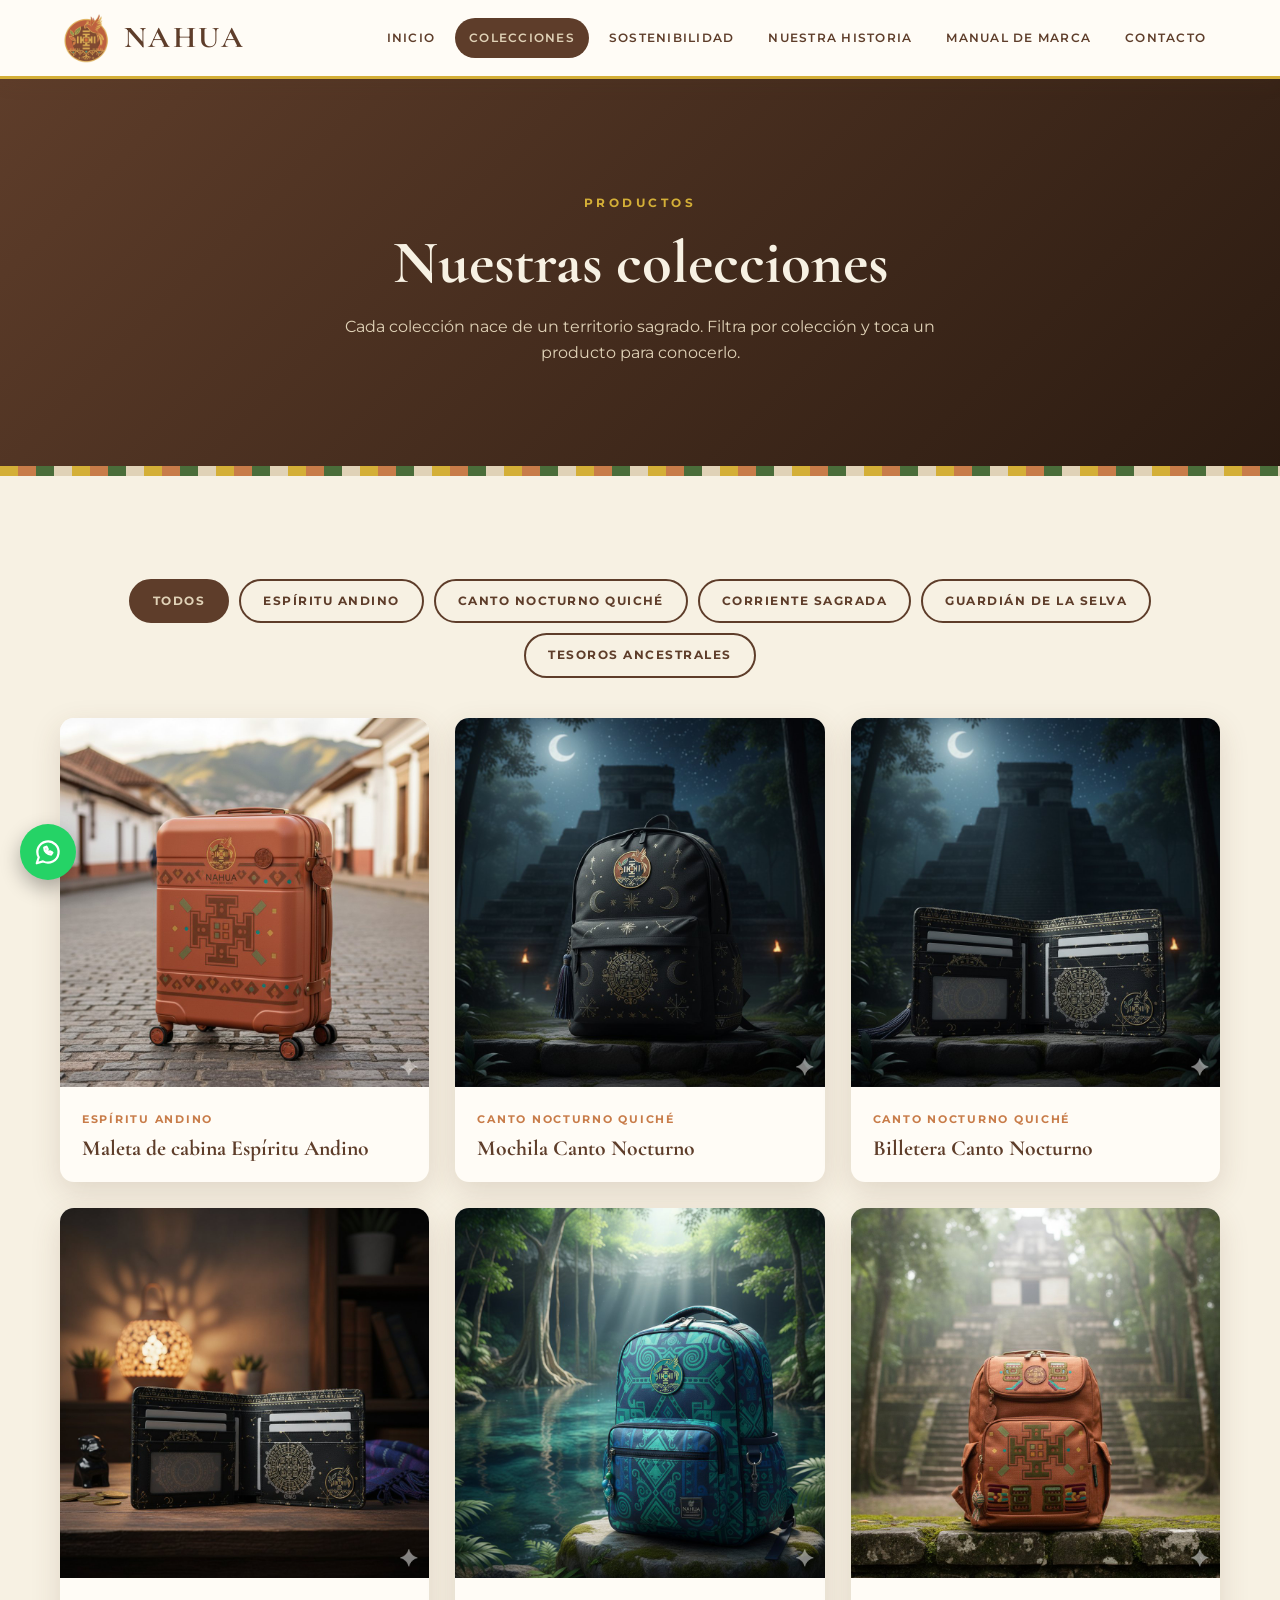
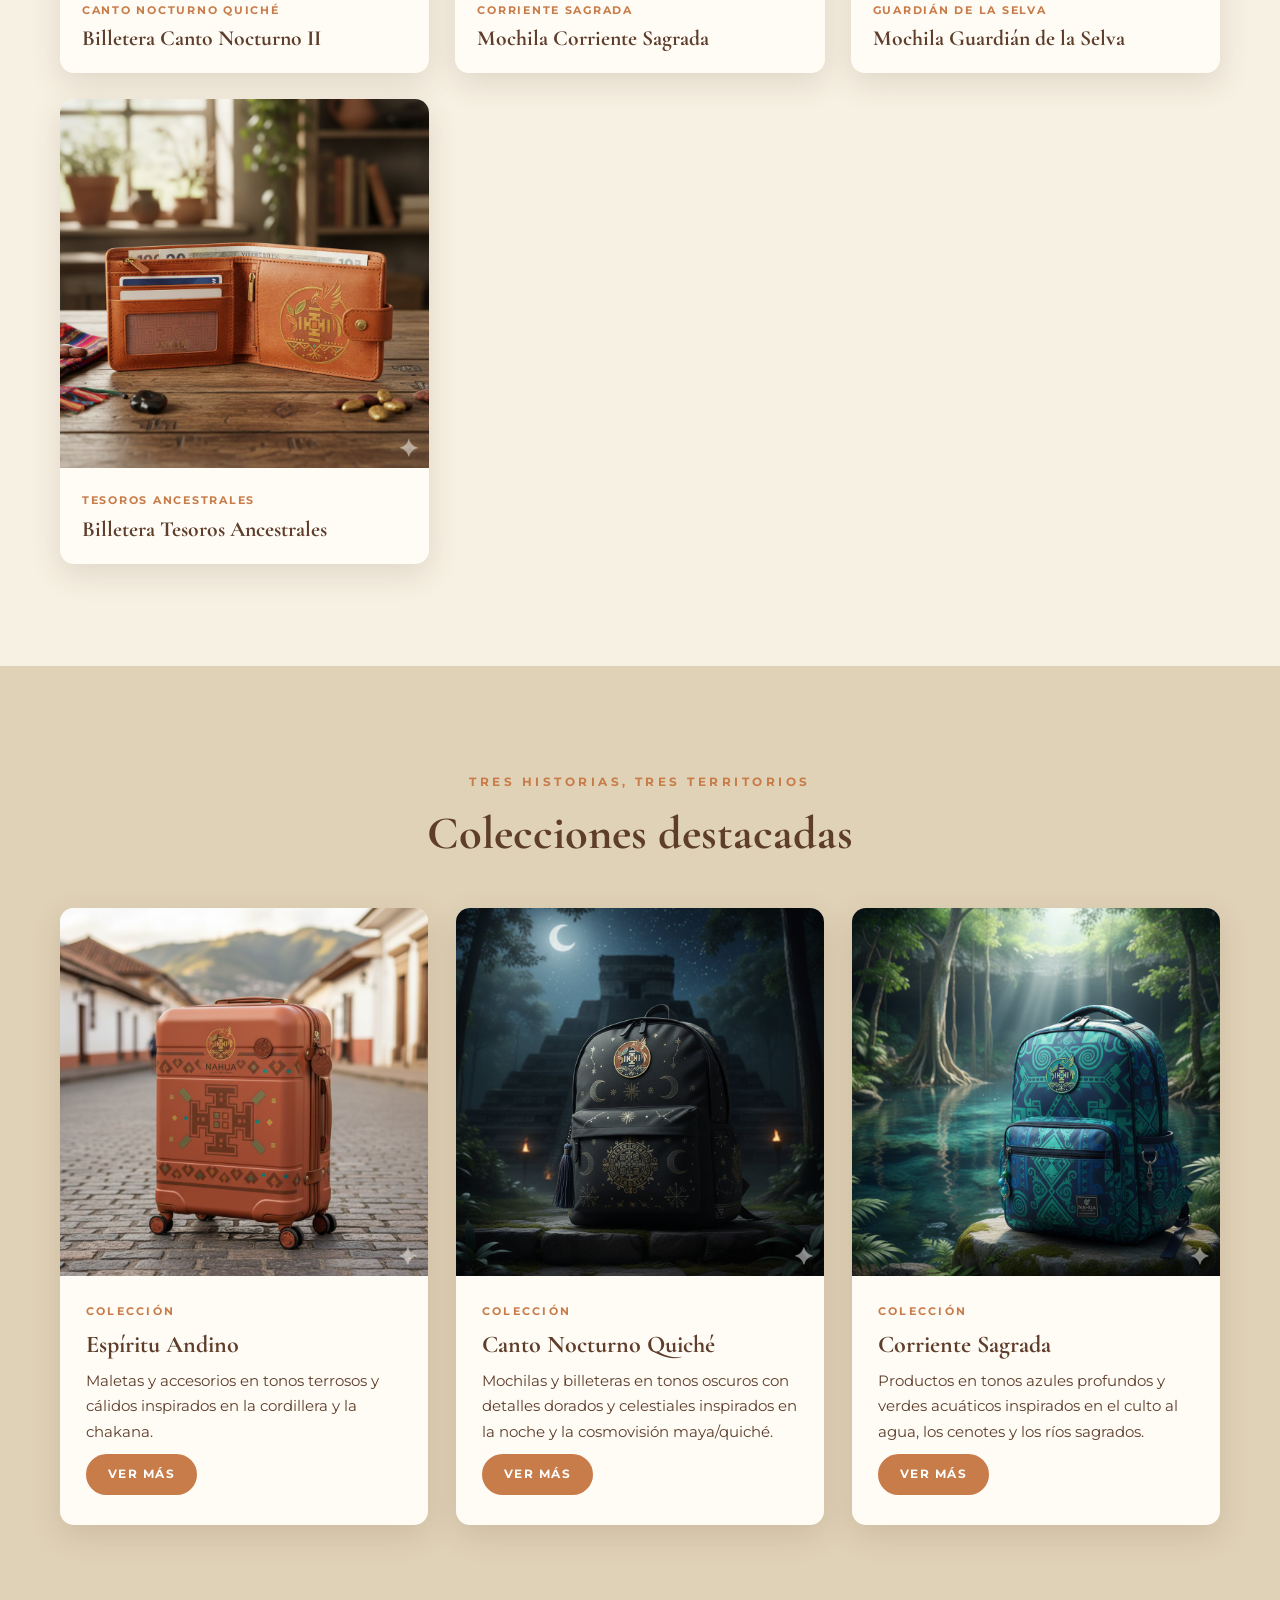
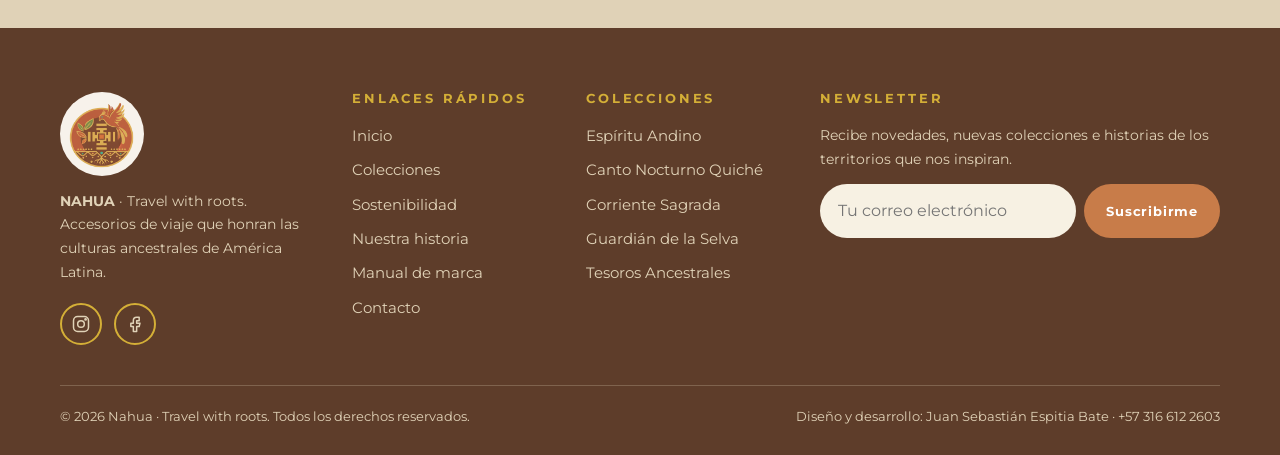
==== colecciones.html @ 2ecc3e89 "Cargar proyecto Subir todo el proyecto a Github para poder publicar la página" ====
<!DOCTYPE html>
<html lang="es">
<head>
  <meta charset="UTF-8">
  <meta name="viewport" content="width=device-width, initial-scale=1.0">
  <title>Colecciones | Nahua</title>
  <meta name="description" content="Catálogo de maletas, mochilas y billeteras Nahua: Espíritu Andino, Canto Nocturno Quiché, Corriente Sagrada y más.">
  <meta name="theme-color" content="#5E3D2A">
  <meta property="og:title" content="Colecciones | Nahua">
  <meta property="og:description" content="Catálogo de maletas, mochilas y billeteras Nahua: Espíritu Andino, Canto Nocturno Quiché, Corriente Sagrada y más.">
  <meta property="og:image" content="imagenes/mochila-guardian-de-la-selva.jpg">
  <link rel="icon" href="imagenes/emblema-nahua.png" type="image/png">
  <link rel="preconnect" href="https://fonts.googleapis.com">
  <link rel="preconnect" href="https://fonts.gstatic.com" crossorigin>
  <link href="https://fonts.googleapis.com/css2?family=Cormorant+Garamond:ital,wght@0,500;0,700;1,500&family=Montserrat:wght@400;500;600;700&display=swap" rel="stylesheet">
  <link rel="stylesheet" href="css/styles.css">
</head>
<body>
<a class="skip-link" href="#contenido">Saltar al contenido</a>
<header class="site-header">
  <div class="container nav-wrap">
    <a class="brand" href="index.html" aria-label="Nahua, ir al inicio">
      <img src="imagenes/emblema-nahua.png" alt="" width="52" height="52">
      <span>NAHUA</span>
    </a>
    <input type="checkbox" id="nav-toggle" class="nav-toggle" aria-label="Abrir o cerrar el menú">
    <label for="nav-toggle" class="nav-burger" aria-hidden="true"><span></span><span></span><span></span></label>
    <nav class="main-nav" aria-label="Navegación principal">
      <ul>
        <li><a href="index.html">Inicio</a></li>
        <li><a href="colecciones.html" aria-current="page">Colecciones</a></li>
        <li><a href="sostenibilidad.html">Sostenibilidad</a></li>
        <li><a href="historia.html">Nuestra historia</a></li>
        <li><a href="marca.html">Manual de marca</a></li>
        <li><a href="contacto.html">Contacto</a></li>
      </ul>
    </nav>
  </div>
</header>
<main id="contenido">
<section class="page-hero">
  <div class="container">
    <span class="eyebrow">Productos</span>
    <h1>Nuestras colecciones</h1>
    <p>Cada colección nace de un territorio sagrado. Filtra por colección y toca un producto para conocerlo.</p>
  </div>
</section>

<section class="section" id="catalogo">
  <div class="container">
    <input class="filter-radio" type="radio" name="filtro" id="f-all" checked>
    <input class="filter-radio" type="radio" name="filtro" id="f-andino">
    <input class="filter-radio" type="radio" name="filtro" id="f-quiche">
    <input class="filter-radio" type="radio" name="filtro" id="f-corriente">
    <input class="filter-radio" type="radio" name="filtro" id="f-selva">
    <input class="filter-radio" type="radio" name="filtro" id="f-tesoros">
    <div class="chips" role="group" aria-label="Filtrar por colección">
      <label for="f-all">Todos</label>
      <label for="f-andino">Espíritu Andino</label>
      <label for="f-quiche">Canto Nocturno Quiché</label>
      <label for="f-corriente">Corriente Sagrada</label>
      <label for="f-selva">Guardián de la Selva</label>
      <label for="f-tesoros">Tesoros Ancestrales</label>
    </div>
    <div class="products">
      <a class="product reveal" data-col="andino" href="#p-maleta-espiritu-andino">
        <figure><img src="imagenes/maleta-espiritu-andino.jpg" alt="Maleta de cabina Espíritu Andino de Nahua en color arcilla con chakana, sobre una calle empedrada" loading="lazy" width="1024" height="1024"></figure>
        <div class="info"><small>Espíritu Andino</small><h3>Maleta de cabina Espíritu Andino</h3></div>
      </a>
      <a class="product reveal" data-col="quiche" href="#p-mochila-canto-nocturno">
        <figure><img src="imagenes/mochila-canto-nocturno.jpg" alt="Mochila negra Canto Nocturno con bordados dorados de lunas y estrellas frente a una pirámide de noche" loading="lazy" width="1024" height="1024"></figure>
        <div class="info"><small>Canto Nocturno Quiché</small><h3>Mochila Canto Nocturno</h3></div>
      </a>
      <a class="product reveal" data-col="quiche" href="#p-billetera-canto-nocturno">
        <figure><img src="imagenes/billetera-canto-nocturno.jpg" alt="Billetera Canto Nocturno de Nahua con detalles dorados" loading="lazy" width="1024" height="1024"></figure>
        <div class="info"><small>Canto Nocturno Quiché</small><h3>Billetera Canto Nocturno</h3></div>
      </a>
      <a class="product reveal" data-col="quiche" href="#p-billetera-canto-nocturno-2">
        <figure><img src="imagenes/billetera-canto-nocturno-2.jpg" alt="Segunda versión de la billetera Canto Nocturno de Nahua" loading="lazy" width="1024" height="1024"></figure>
        <div class="info"><small>Canto Nocturno Quiché</small><h3>Billetera Canto Nocturno II</h3></div>
      </a>
      <a class="product reveal" data-col="corriente" href="#p-mochila-corriente-sagrada">
        <figure><img src="imagenes/mochila-corriente-sagrada.jpg" alt="Mochila Corriente Sagrada en azules y verdes con patrones ancestrales" loading="lazy" width="1024" height="1024"></figure>
        <div class="info"><small>Corriente Sagrada</small><h3>Mochila Corriente Sagrada</h3></div>
      </a>
      <a class="product reveal" data-col="selva" href="#p-mochila-guardian-de-la-selva">
        <figure><img src="imagenes/mochila-guardian-de-la-selva.jpg" alt="Mochila arcilla Guardián de la Selva con bordados geométricos frente a un templo en la selva" loading="lazy" width="1024" height="1024"></figure>
        <div class="info"><small>Guardián de la Selva</small><h3>Mochila Guardián de la Selva</h3></div>
      </a>
      <a class="product reveal" data-col="tesoros" href="#p-billetera-tesoros-ancestrales">
        <figure><img src="imagenes/billetera-tesoros-ancestrales.jpg" alt="Billetera Tesoros Ancestrales de Nahua abierta, con el emblema dorado, sobre una mesa de madera" loading="lazy" width="1024" height="1024"></figure>
        <div class="info"><small>Tesoros Ancestrales</small><h3>Billetera Tesoros Ancestrales</h3></div>
      </a>
    </div>
  </div>
</section>

<section class="section section--cielo">
  <div class="container">
    <div class="section-head center reveal"><span class="eyebrow">Tres historias, tres territorios</span><h2>Colecciones destacadas</h2></div>
    <div class="collections">
    <article class="collection-card reveal">
      <figure><img src="imagenes/maleta-espiritu-andino.jpg" alt="Maleta de cabina Espíritu Andino de Nahua" loading="lazy" width="1024" height="1024"></figure>
      <div class="body"><span class="tag">Colección</span><h3>Espíritu Andino</h3><p>Maletas y accesorios en tonos terrosos y cálidos inspirados en la cordillera y la chakana.</p>
        <a class="btn btn--small" href="colecciones.html#p-maleta-espiritu-andino">Ver más</a></div>
    </article>
    <article class="collection-card reveal">
      <figure><img src="imagenes/mochila-canto-nocturno.jpg" alt="Mochila Canto Nocturno de Nahua" loading="lazy" width="1024" height="1024"></figure>
      <div class="body"><span class="tag">Colección</span><h3>Canto Nocturno Quiché</h3><p>Mochilas y billeteras en tonos oscuros con detalles dorados y celestiales inspirados en la noche y la cosmovisión maya/quiché.</p>
        <a class="btn btn--small" href="colecciones.html#p-mochila-canto-nocturno">Ver más</a></div>
    </article>
    <article class="collection-card reveal">
      <figure><img src="imagenes/mochila-corriente-sagrada.jpg" alt="Mochila Corriente Sagrada de Nahua" loading="lazy" width="1024" height="1024"></figure>
      <div class="body"><span class="tag">Colección</span><h3>Corriente Sagrada</h3><p>Productos en tonos azules profundos y verdes acuáticos inspirados en el culto al agua, los cenotes y los ríos sagrados.</p>
        <a class="btn btn--small" href="colecciones.html#p-mochila-corriente-sagrada">Ver más</a></div>
    </article>
    </div>
  </div>
</section>

<div class="lightbox" id="p-maleta-espiritu-andino" role="dialog" aria-label="Maleta de cabina Espíritu Andino">
  <div class="lightbox-box">
    <a class="lightbox-close" href="#catalogo" aria-label="Cerrar">&times;</a>
    <img src="imagenes/maleta-espiritu-andino.jpg" alt="Maleta de cabina Espíritu Andino de Nahua en color arcilla con chakana, sobre una calle empedrada" loading="lazy">
    <div class="lightbox-text">
      <span class="eyebrow" style="margin:0">Colección Espíritu Andino</span>
      <h2 style="font-size:2.2rem">Maleta de cabina Espíritu Andino</h2>
      <p>Una maleta de cabina en tono arcilla con la chakana al centro, pensada para recorrer calles empedradas y ciudades de montaña.</p>
      <p class="price">Desde $489.000 COP</p>
      <dl class="specs"><div><dt>Material</dt><dd>Carcasa rígida de policarbonato reciclado</dd></div><div><dt>Medidas</dt><dd>55 × 38 × 23 cm (cabina)</dd></div><div><dt>Capacidad</dt><dd>38 litros</dd></div><div><dt>Peso</dt><dd>3,1 kg</dd></div><div><dt>Extras</dt><dd>4 ruedas giratorias 360° y candado TSA</dd></div><div><dt>Color</dt><dd>Arcilla Cálida con chakana en relieve</dd></div></dl>
      <div class="lb-actions">
        <a class="btn btn--small" href="https://wa.me/573166122603?text=Hola%20Nahua%2C%20me%20interesa%20Maleta%20de%20cabina%20Espíritu%20Andino" target="_blank" rel="noopener">Pedir por WhatsApp</a>
        <a class="btn btn--dark btn--small" href="contacto.html#formulario">Consultar</a>
      </div>
    </div>
  </div>
</div>
<div class="lightbox" id="p-mochila-canto-nocturno" role="dialog" aria-label="Mochila Canto Nocturno">
  <div class="lightbox-box">
    <a class="lightbox-close" href="#catalogo" aria-label="Cerrar">&times;</a>
    <img src="imagenes/mochila-canto-nocturno.jpg" alt="Mochila negra Canto Nocturno con bordados dorados de lunas y estrellas frente a una pirámide de noche" loading="lazy">
    <div class="lightbox-text">
      <span class="eyebrow" style="margin:0">Colección Canto Nocturno Quiché</span>
      <h2 style="font-size:2.2rem">Mochila Canto Nocturno</h2>
      <p>Mochila oscura bordada en dorado con lunas, constelaciones y un mandala central, inspirada en la noche y la cosmovisión maya/quiché.</p>
      <p class="price">Desde $259.000 COP</p>
      <dl class="specs"><div><dt>Material</dt><dd>Lona de algodón orgánico negra</dd></div><div><dt>Medidas</dt><dd>42 × 30 × 16 cm</dd></div><div><dt>Capacidad</dt><dd>24 litros</dd></div><div><dt>Detalles</dt><dd>Bordado dorado de lunas y constelaciones</dd></div><div><dt>Extras</dt><dd>Bolsillo acolchado para portátil de 15 pulgadas</dd></div><div><dt>Color</dt><dd>Negro noche con hilo dorado</dd></div></dl>
      <div class="lb-actions">
        <a class="btn btn--small" href="https://wa.me/573166122603?text=Hola%20Nahua%2C%20me%20interesa%20Mochila%20Canto%20Nocturno" target="_blank" rel="noopener">Pedir por WhatsApp</a>
        <a class="btn btn--dark btn--small" href="contacto.html#formulario">Consultar</a>
      </div>
    </div>
  </div>
</div>
<div class="lightbox" id="p-billetera-canto-nocturno" role="dialog" aria-label="Billetera Canto Nocturno">
  <div class="lightbox-box">
    <a class="lightbox-close" href="#catalogo" aria-label="Cerrar">&times;</a>
    <img src="imagenes/billetera-canto-nocturno.jpg" alt="Billetera Canto Nocturno de Nahua con detalles dorados" loading="lazy">
    <div class="lightbox-text">
      <span class="eyebrow" style="margin:0">Colección Canto Nocturno Quiché</span>
      <h2 style="font-size:2.2rem">Billetera Canto Nocturno</h2>
      <p>Billetera en tonos oscuros con detalles dorados que acompaña a la mochila de la colección.</p>
      <p class="price">Desde $89.000 COP</p>
      <dl class="specs"><div><dt>Material</dt><dd>Cuero curtido vegetal</dd></div><div><dt>Medidas</dt><dd>11 × 9 cm cerrada</dd></div><div><dt>Capacidad</dt><dd>8 tarjetas y billetes</dd></div><div><dt>Detalles</dt><dd>Mandala dorado grabado</dd></div><div><dt>Color</dt><dd>Negro con detalles dorados</dd></div></dl>
      <div class="lb-actions">
        <a class="btn btn--small" href="https://wa.me/573166122603?text=Hola%20Nahua%2C%20me%20interesa%20Billetera%20Canto%20Nocturno" target="_blank" rel="noopener">Pedir por WhatsApp</a>
        <a class="btn btn--dark btn--small" href="contacto.html#formulario">Consultar</a>
      </div>
    </div>
  </div>
</div>
<div class="lightbox" id="p-billetera-canto-nocturno-2" role="dialog" aria-label="Billetera Canto Nocturno II">
  <div class="lightbox-box">
    <a class="lightbox-close" href="#catalogo" aria-label="Cerrar">&times;</a>
    <img src="imagenes/billetera-canto-nocturno-2.jpg" alt="Segunda versión de la billetera Canto Nocturno de Nahua" loading="lazy">
    <div class="lightbox-text">
      <span class="eyebrow" style="margin:0">Colección Canto Nocturno Quiché</span>
      <h2 style="font-size:2.2rem">Billetera Canto Nocturno II</h2>
      <p>Una segunda versión de la billetera nocturna, con el emblema Nahua y acabados dorados.</p>
      <p class="price">Desde $99.000 COP</p>
      <dl class="specs"><div><dt>Material</dt><dd>Cuero curtido vegetal</dd></div><div><dt>Medidas</dt><dd>12 × 10 cm cerrada</dd></div><div><dt>Capacidad</dt><dd>10 tarjetas, billetes y monedas</dd></div><div><dt>Detalles</dt><dd>Cierre con cremallera y mandala dorado</dd></div><div><dt>Color</dt><dd>Negro con detalles dorados</dd></div></dl>
      <div class="lb-actions">
        <a class="btn btn--small" href="https://wa.me/573166122603?text=Hola%20Nahua%2C%20me%20interesa%20Billetera%20Canto%20Nocturno%20II" target="_blank" rel="noopener">Pedir por WhatsApp</a>
        <a class="btn btn--dark btn--small" href="contacto.html#formulario">Consultar</a>
      </div>
    </div>
  </div>
</div>
<div class="lightbox" id="p-mochila-corriente-sagrada" role="dialog" aria-label="Mochila Corriente Sagrada">
  <div class="lightbox-box">
    <a class="lightbox-close" href="#catalogo" aria-label="Cerrar">&times;</a>
    <img src="imagenes/mochila-corriente-sagrada.jpg" alt="Mochila Corriente Sagrada en azules y verdes con patrones ancestrales" loading="lazy">
    <div class="lightbox-text">
      <span class="eyebrow" style="margin:0">Colección Corriente Sagrada</span>
      <h2 style="font-size:2.2rem">Mochila Corriente Sagrada</h2>
      <p>Mochila en azules profundos y verdes acuáticos con motivos que evocan el agua, los cenotes y los ríos sagrados.</p>
      <p class="price">Desde $279.000 COP</p>
      <dl class="specs"><div><dt>Material</dt><dd>Lona hecha con botellas PET recicladas</dd></div><div><dt>Medidas</dt><dd>45 × 31 × 17 cm</dd></div><div><dt>Capacidad</dt><dd>26 litros</dd></div><div><dt>Detalles</dt><dd>Estampado de ondas y espirales de agua</dd></div><div><dt>Extras</dt><dd>Tela repelente al agua y bolsillo para botella</dd></div><div><dt>Color</dt><dd>Azul profundo y verde acuático</dd></div></dl>
      <div class="lb-actions">
        <a class="btn btn--small" href="https://wa.me/573166122603?text=Hola%20Nahua%2C%20me%20interesa%20Mochila%20Corriente%20Sagrada" target="_blank" rel="noopener">Pedir por WhatsApp</a>
        <a class="btn btn--dark btn--small" href="contacto.html#formulario">Consultar</a>
      </div>
    </div>
  </div>
</div>
<div class="lightbox" id="p-mochila-guardian-de-la-selva" role="dialog" aria-label="Mochila Guardián de la Selva">
  <div class="lightbox-box">
    <a class="lightbox-close" href="#catalogo" aria-label="Cerrar">&times;</a>
    <img src="imagenes/mochila-guardian-de-la-selva.jpg" alt="Mochila arcilla Guardián de la Selva con bordados geométricos frente a un templo en la selva" loading="lazy">
    <div class="lightbox-text">
      <span class="eyebrow" style="margin:0">Colección Guardián de la Selva</span>
      <h2 style="font-size:2.2rem">Mochila Guardián de la Selva</h2>
      <p>Mochila en arcilla con bordados geométricos de colores, fotografiada frente a un templo escondido en la selva.</p>
      <p class="price">Desde $269.000 COP</p>
      <dl class="specs"><div><dt>Material</dt><dd>Lona de algodón color arcilla</dd></div><div><dt>Medidas</dt><dd>44 × 30 × 16 cm</dd></div><div><dt>Capacidad</dt><dd>25 litros</dd></div><div><dt>Detalles</dt><dd>Bordados geométricos multicolor</dd></div><div><dt>Extras</dt><dd>Llavero tejido artesanal incluido</dd></div><div><dt>Color</dt><dd>Arcilla con hilos verdes, dorados y granate</dd></div></dl>
      <div class="lb-actions">
        <a class="btn btn--small" href="https://wa.me/573166122603?text=Hola%20Nahua%2C%20me%20interesa%20Mochila%20Guardián%20de%20la%20Selva" target="_blank" rel="noopener">Pedir por WhatsApp</a>
        <a class="btn btn--dark btn--small" href="contacto.html#formulario">Consultar</a>
      </div>
    </div>
  </div>
</div>
<div class="lightbox" id="p-billetera-tesoros-ancestrales" role="dialog" aria-label="Billetera Tesoros Ancestrales">
  <div class="lightbox-box">
    <a class="lightbox-close" href="#catalogo" aria-label="Cerrar">&times;</a>
    <img src="imagenes/billetera-tesoros-ancestrales.jpg" alt="Billetera Tesoros Ancestrales de Nahua abierta, con el emblema dorado, sobre una mesa de madera" loading="lazy">
    <div class="lightbox-text">
      <span class="eyebrow" style="margin:0">Colección Tesoros Ancestrales</span>
      <h2 style="font-size:2.2rem">Billetera Tesoros Ancestrales</h2>
      <p>Billetera en tono arcilla con el emblema dorado de Nahua: organización para tus documentos y un símbolo para recordar tus raíces.</p>
      <p class="price">Desde $99.000 COP</p>
      <dl class="specs"><div><dt>Material</dt><dd>Cuero curtido vegetal</dd></div><div><dt>Medidas</dt><dd>12 × 10 cm cerrada</dd></div><div><dt>Capacidad</dt><dd>8 tarjetas, billetes y documentos</dd></div><div><dt>Detalles</dt><dd>Emblema Nahua en relieve dorado</dd></div><div><dt>Color</dt><dd>Arcilla Cálida con dorado</dd></div></dl>
      <div class="lb-actions">
        <a class="btn btn--small" href="https://wa.me/573166122603?text=Hola%20Nahua%2C%20me%20interesa%20Billetera%20Tesoros%20Ancestrales" target="_blank" rel="noopener">Pedir por WhatsApp</a>
        <a class="btn btn--dark btn--small" href="contacto.html#formulario">Consultar</a>
      </div>
    </div>
  </div>
</div></main>
<footer class="site-footer">
  <div class="container footer-top">
    <div class="footer-brand">
      <img src="imagenes/emblema-nahua.png" alt="Emblema de Nahua" width="84" height="84">
      <p><strong>NAHUA</strong> · Travel with roots.<br>Accesorios de viaje que honran las culturas ancestrales de América Latina.</p>
      <div class="social">
        <a href="https://www.instagram.com/nahua320" target="_blank" rel="noopener" aria-label="Instagram de Nahua"><svg viewBox="0 0 24 24" aria-hidden="true"><rect x="3" y="3" width="18" height="18" rx="5"/><circle cx="12" cy="12" r="4"/><circle cx="17.5" cy="6.5" r=".8"/></svg></a>
        <a href="https://www.facebook.com/people/Sebasti%C3%A1n-Espitia/pfbid02vJPzgsaAKwEZNjMiyfqXMd2s1XmEH31hKfNzRWdk8hM3HJryQjZRbi3x5wxJ3XiCl/" target="_blank" rel="noopener" aria-label="Facebook de Nahua"><svg viewBox="0 0 24 24" aria-hidden="true"><path d="M14 8h3V4h-3a4 4 0 0 0-4 4v3H7v4h3v6h4v-6h3l1-4h-4V8z"/></svg></a>
      </div>
    </div>
    <div>
      <h4>Enlaces rápidos</h4>
      <ul>
        <li><a href="index.html">Inicio</a></li>
        <li><a href="colecciones.html">Colecciones</a></li>
        <li><a href="sostenibilidad.html">Sostenibilidad</a></li>
        <li><a href="historia.html">Nuestra historia</a></li>
        <li><a href="marca.html">Manual de marca</a></li>
        <li><a href="contacto.html">Contacto</a></li>
      </ul>
    </div>
    <div>
      <h4>Colecciones</h4>
      <ul>
        <li><a href="colecciones.html#p-maleta-espiritu-andino">Espíritu Andino</a></li>
        <li><a href="colecciones.html#p-mochila-canto-nocturno">Canto Nocturno Quiché</a></li>
        <li><a href="colecciones.html#p-mochila-corriente-sagrada">Corriente Sagrada</a></li>
        <li><a href="colecciones.html#p-mochila-guardian-de-la-selva">Guardián de la Selva</a></li>
        <li><a href="colecciones.html#p-billetera-tesoros-ancestrales">Tesoros Ancestrales</a></li>
      </ul>
    </div>
    <div>
      <h4>Newsletter</h4>
      <p style="font-size:.9rem">Recibe novedades, nuevas colecciones e historias de los territorios que nos inspiran.</p>
      <form class="newsletter" data-form data-endpoint="" data-ok="¡Gracias por suscribirte!" action="mailto:juansebastianespitiabate@gmail.com?subject=Suscripci%C3%B3n%20al%20newsletter" method="post" enctype="text/plain">
        <label for="nl-email" class="sr" style="position:absolute;left:-999px">Correo electrónico</label>
        <input id="nl-email" type="email" name="correo" placeholder="Tu correo electrónico" required autocomplete="email">
        <button type="submit">Suscribirme</button>
      </form>
      <p class="form-status" role="status" aria-live="polite" style="margin-top:8px"></p>
    </div>
  </div>
  <div class="container footer-bottom">
    <span>&copy; 2026 Nahua · Travel with roots. Todos los derechos reservados.</span>
    <span>Diseño y desarrollo: Juan Sebastián Espitia Bate · +57 316 612 2603</span>
  </div>
</footer>
<a class="wa-float" href="https://wa.me/573166122603?text=Hola%20Nahua%2C%20quiero%20conocer%20m%C3%A1s%20sobre%20sus%20productos" target="_blank" rel="noopener" aria-label="Escríbenos por WhatsApp"><svg viewBox="0 0 24 24" aria-hidden="true"><path d="M3 21l1.6-4.8A8.5 8.5 0 1 1 8 19.5L3 21z"/><path d="M9 8.5c0 3 2.5 5.5 5.5 5.5l1-1.5-2-1-.8.7a3.5 3.5 0 0 1-1.6-1.6l.7-.8-1-2L9 8.5z"/></svg></a>
<script src="js/main.js" defer></script>
</body>
</html>
---- css/styles.css ----
/* ==========================================================================
   NAHUA · Travel with roots
   Hoja de estilos única y compartida por todas las páginas (HTML + CSS puro).
   Índice: 1 Variables · 2 Base · 3 Utilidades · 4 Navegación · 5 Hero
           6 Secciones · 7 Colecciones · 8 Marca · 9 Contacto · 10 Footer
           11 Animaciones · 12 Responsive
   ========================================================================== */

/* 1. VARIABLES — paleta oficial de la marca ------------------------------- */
:root {
  --tierra: #5E3D2A;   /* Tierra Ancestral: texto, solidez            */
  --sol:    #D4AF37;   /* Sol Dorado: detalles, bordes, botones       */
  --arcilla:#C87C49;   /* Arcilla Cálida: bloques cálidos             */
  --hoja:   #4A6D3A;   /* Hoja Sagrada: sostenibilidad                */
  --cielo:  #E0D2B7;   /* Cielo Neutro: fondos base                   */
  --crema:  #F7F1E3;   /* tono derivado más claro de Cielo Neutro     */
  --papel:  #FFFCF6;   /* blanco cálido para tarjetas                 */
  --noche:  #2B1B11;   /* tono derivado oscuro de Tierra Ancestral    */

  --font-title: "Cormorant Garamond", Georgia, "Times New Roman", serif;
  --font-body:  "Montserrat", "Segoe UI", system-ui, sans-serif;

  --radius: 14px;
  --shadow: 0 10px 30px rgba(94, 61, 42, .15);
  --max: 1160px;
}

/* 2. BASE ------------------------------------------------------------------ */
*, *::before, *::after { box-sizing: border-box; margin: 0; padding: 0; }
html { scroll-behavior: smooth; scroll-padding-top: 90px; }
body {
  font-family: var(--font-body);
  color: var(--tierra);
  background: var(--crema);
  line-height: 1.65;
  font-size: 16px;
}
img { max-width: 100%; display: block; }
a { color: inherit; }
h1, h2, h3, h4 { font-family: var(--font-title); line-height: 1.15; font-weight: 700; }
h2 { font-size: clamp(2rem, 4vw, 2.9rem); }
h3 { font-size: 1.5rem; }
:focus-visible { outline: 3px solid var(--sol); outline-offset: 3px; border-radius: 4px; }

.skip-link {
  position: absolute; left: -999px; top: 8px; z-index: 200;
  background: var(--tierra); color: #fff; padding: 10px 18px; border-radius: 8px;
}
.skip-link:focus { left: 8px; }

/* 3. UTILIDADES ------------------------------------------------------------ */
.container { width: min(100% - 40px, var(--max)); margin-inline: auto; }
.section { padding: clamp(56px, 8vw, 104px) 0; }
.section--cielo { background: var(--cielo); }
.section--papel { background: var(--papel); }
.section--tierra { background: var(--tierra); color: var(--crema); }
.section--tierra .eyebrow { color: var(--sol); }
.center { text-align: center; }
.eyebrow {
  display: inline-block; font-size: .78rem; font-weight: 700; letter-spacing: .28em;
  text-transform: uppercase; color: var(--arcilla); margin-bottom: 14px;
}
.lead { font-size: 1.1rem; max-width: 62ch; }
.center .lead { margin-inline: auto; }
.section-head { margin-bottom: 48px; }
.divider {
  height: 14px; margin: 0 auto; width: 160px; opacity: .85;
  background:
    linear-gradient(135deg, transparent 40%, var(--sol) 40% 60%, transparent 60%) 0 0 / 14px 14px repeat-x;
}

/* Botones */
.btn {
  display: inline-block; text-decoration: none; font-weight: 700; font-size: .85rem;
  letter-spacing: .12em; text-transform: uppercase; padding: 14px 30px; border-radius: 999px;
  border: 2px solid var(--sol); background: var(--sol); color: var(--tierra);
  transition: transform .25s, box-shadow .25s, background .25s, color .25s; cursor: pointer;
  font-family: var(--font-body);
}
.btn:hover { transform: translateY(-3px); box-shadow: 0 10px 22px rgba(212, 175, 55, .4); }
.btn--ghost { background: transparent; color: #fff; border-color: rgba(255,255,255,.8); }
.btn--ghost:hover { background: #fff; color: var(--tierra); box-shadow: none; }
.btn--dark { background: var(--tierra); border-color: var(--tierra); color: var(--cielo); }
.btn--dark:hover { background: var(--noche); box-shadow: 0 10px 22px rgba(94, 61, 42, .35); }
.btn--small { padding: 9px 20px; font-size: .74rem; }

/* 4. NAVEGACIÓN ------------------------------------------------------------ */
.site-header {
  position: sticky; top: 0; z-index: 100; background: var(--papel);
  border-bottom: 3px solid var(--sol); box-shadow: 0 4px 18px rgba(94, 61, 42, .1);
}
.nav-wrap { display: flex; align-items: center; justify-content: space-between; gap: 24px; min-height: 76px; }
.brand { display: flex; align-items: center; gap: 12px; text-decoration: none; }
.brand img { width: 52px; height: 52px; object-fit: contain; }
.brand span { font-family: var(--font-title); font-size: 1.9rem; font-weight: 700; letter-spacing: .08em; }
.main-nav ul { display: flex; list-style: none; gap: 6px; align-items: center; }
.main-nav a {
  display: block; text-decoration: none; font-size: .78rem; font-weight: 600; letter-spacing: .1em;
  text-transform: uppercase; padding: 10px 14px; border-radius: 999px; transition: background .25s, color .25s;
}
.main-nav a:hover { background: var(--cielo); }
.main-nav a[aria-current="page"] { background: var(--tierra); color: var(--cielo); }
.nav-toggle { position: absolute; opacity: 0; pointer-events: none; }
.nav-burger {
  display: none; cursor: pointer; width: 44px; height: 44px; border: 2px solid var(--tierra);
  border-radius: 10px; align-items: center; justify-content: center; flex-direction: column; gap: 5px;
}
.nav-burger span { display: block; width: 22px; height: 2px; background: var(--tierra); transition: transform .3s, opacity .3s; }

/* 5. HERO ------------------------------------------------------------------ */
.hero {
  position: relative; min-height: clamp(520px, 88vh, 760px); display: flex; align-items: center;
  color: #fff; background-size: cover; background-position: center 40%; background-repeat: no-repeat; background-color: var(--noche);
  isolation: isolate; overflow: hidden;
}
.hero .container { padding-block: 80px; }
.hero h1 { font-size: clamp(2.2rem, 5vw, 3.9rem); max-width: 17ch; text-transform: uppercase; letter-spacing: .01em; }
.hero h1 em { font-style: normal; color: var(--sol); }
.hero p { margin: 22px 0 34px; max-width: 52ch; font-size: 1.1rem; color: var(--cielo); }
.hero-actions { display: flex; gap: 14px; flex-wrap: wrap; }
.hero-badge {
  position: absolute; right: 6%; bottom: 8%; width: 150px; height: 150px; z-index: 1;
  border-radius: 50%; background: rgba(255, 252, 246, .92); padding: 14px; box-shadow: var(--shadow);
}
.hero-badge img { width: 100%; height: 100%; object-fit: contain; }

.page-hero {
  background: linear-gradient(135deg, var(--tierra), var(--noche));
  color: var(--crema); text-align: center; padding: clamp(60px, 9vw, 110px) 0; position: relative; overflow: hidden;
}
.page-hero::after {
  content: ""; position: absolute; inset: auto 0 0 0; height: 10px;
  background: repeating-linear-gradient(90deg, var(--sol) 0 18px, var(--arcilla) 18px 36px, var(--hoja) 36px 54px, var(--cielo) 54px 72px);
}
.page-hero h1 { font-size: clamp(2.3rem, 5vw, 3.8rem); }
.page-hero p { max-width: 60ch; margin: 16px auto 0; color: var(--cielo); }
.page-hero .eyebrow { color: var(--sol); }

/* Cinta animada */
.ribbon { background: var(--sol); color: var(--tierra); overflow: hidden; white-space: nowrap; padding: 14px 0; }
.ribbon-track { display: inline-flex; gap: 48px; animation: marquee 32s linear infinite; padding-left: 48px; }
.ribbon-track span { font-weight: 700; letter-spacing: .24em; text-transform: uppercase; font-size: .82rem; }
.ribbon-track span::after { content: "✦"; margin-left: 48px; }

/* 6. SECCIONES ------------------------------------------------------------- */
.grid-2 { display: grid; grid-template-columns: 1fr 1fr; gap: 28px; }
.grid-3 { display: grid; grid-template-columns: repeat(3, 1fr); gap: 28px; }
.grid-4 { display: grid; grid-template-columns: repeat(4, 1fr); gap: 28px; }
.split { display: grid; grid-template-columns: 1fr 1fr; gap: clamp(28px, 5vw, 72px); align-items: center; }
.split img { border-radius: var(--radius); box-shadow: var(--shadow); width: 100%; }

.card { background: var(--papel); border-radius: var(--radius); padding: 38px 32px; box-shadow: var(--shadow); border-top: 5px solid var(--sol); }
.card h3 { margin-bottom: 12px; }
.card--arcilla { border-top-color: var(--arcilla); }
.card--hoja { border-top-color: var(--hoja); }
.card .big { font-family: var(--font-title); font-size: 3.2rem; color: var(--arcilla); line-height: 1; }

.value { text-align: center; padding: 10px 14px; }
.value-icon {
  width: 84px; height: 84px; margin: 0 auto 18px; border-radius: 50%; display: grid; place-items: center;
  background: var(--cielo); border: 2px solid var(--sol); transition: transform .35s, background .35s;
}
.value:hover .value-icon { transform: rotate(8deg) scale(1.08); background: var(--sol); }
.value-icon svg { width: 42px; height: 42px; stroke: var(--tierra); fill: none; stroke-width: 1.7; stroke-linecap: round; stroke-linejoin: round; }
.value h3 { font-size: 1.35rem; margin-bottom: 8px; }
.value p { font-size: .94rem; }

.stats { display: grid; grid-template-columns: repeat(3, 1fr); gap: 20px; text-align: center; }
.stat strong { display: block; font-family: var(--font-title); font-size: clamp(2.6rem, 6vw, 4.2rem); color: var(--sol); line-height: 1; }
.stat span { font-size: .85rem; letter-spacing: .12em; text-transform: uppercase; }

.quote { font-family: var(--font-title); font-size: clamp(1.5rem, 3vw, 2.2rem); font-style: italic; max-width: 30ch; margin: 0 auto; line-height: 1.3; }

.checklist { list-style: none; display: grid; gap: 12px; margin-top: 18px; }
.checklist li { padding-left: 34px; position: relative; }
.checklist li::before { content: "✦"; position: absolute; left: 0; color: var(--arcilla); font-size: 1.1rem; }

/* 7. COLECCIONES ----------------------------------------------------------- */
.collections { display: grid; grid-template-columns: repeat(3, 1fr); gap: 28px; }
.collection-card { background: var(--papel); border-radius: var(--radius); overflow: hidden; box-shadow: var(--shadow); display: flex; flex-direction: column; transition: transform .35s, box-shadow .35s; }
.collection-card:hover { transform: translateY(-8px); box-shadow: 0 18px 40px rgba(94, 61, 42, .28); }
.collection-card figure { overflow: hidden; aspect-ratio: 1 / 1; }
.collection-card img { width: 100%; height: 100%; object-fit: cover; transition: transform .7s; }
.collection-card:hover img { transform: scale(1.07); }
.collection-card .body { padding: 26px 26px 30px; display: flex; flex-direction: column; gap: 10px; flex: 1; }
.collection-card .body p { font-size: .95rem; flex: 1; }
.collection-card .tag { font-size: .7rem; letter-spacing: .2em; text-transform: uppercase; color: var(--arcilla); font-weight: 700; }
.collection-card .btn { align-self: flex-start; background: var(--arcilla); border-color: var(--arcilla); color: #fff; }
.collection-card .btn:hover { background: var(--tierra); border-color: var(--tierra); box-shadow: none; }

/* Filtros del catálogo (solo CSS: radios + hermanos) */
.filter-radio { position: absolute; opacity: 0; pointer-events: none; }
.chips { display: flex; flex-wrap: wrap; gap: 10px; justify-content: center; margin-bottom: 40px; }
.chips label {
  cursor: pointer; padding: 10px 22px; border: 2px solid var(--tierra); border-radius: 999px; font-size: .78rem;
  font-weight: 700; letter-spacing: .12em; text-transform: uppercase; transition: all .25s;
}
.chips label:hover { background: var(--cielo); }
#f-all:checked ~ .chips label[for="f-all"],
#f-andino:checked ~ .chips label[for="f-andino"],
#f-quiche:checked ~ .chips label[for="f-quiche"],
#f-corriente:checked ~ .chips label[for="f-corriente"],
#f-selva:checked ~ .chips label[for="f-selva"],
#f-tesoros:checked ~ .chips label[for="f-tesoros"] { background: var(--tierra); color: var(--cielo); }
#f-andino:focus-visible ~ .chips label[for="f-andino"],
#f-all:focus-visible ~ .chips label[for="f-all"],
#f-quiche:focus-visible ~ .chips label[for="f-quiche"],
#f-corriente:focus-visible ~ .chips label[for="f-corriente"],
#f-selva:focus-visible ~ .chips label[for="f-selva"],
#f-tesoros:focus-visible ~ .chips label[for="f-tesoros"] { outline: 3px solid var(--sol); outline-offset: 3px; }
#f-andino:checked ~ .products .product:not([data-col~="andino"]),
#f-quiche:checked ~ .products .product:not([data-col~="quiche"]),
#f-corriente:checked ~ .products .product:not([data-col~="corriente"]),
#f-selva:checked ~ .products .product:not([data-col~="selva"]),
#f-tesoros:checked ~ .products .product:not([data-col~="tesoros"]) { display: none; }

.products { display: grid; grid-template-columns: repeat(3, 1fr); gap: 26px; }
.product { background: var(--papel); border-radius: var(--radius); overflow: hidden; box-shadow: var(--shadow); text-decoration: none; display: block; transition: transform .35s; }
.product:hover { transform: translateY(-6px); }
.product figure { overflow: hidden; aspect-ratio: 1 / 1; }
.product img { width: 100%; height: 100%; object-fit: cover; transition: transform .6s; }
.product:hover img { transform: scale(1.08); }
.product .info { padding: 18px 22px 22px; }
.product .info small { color: var(--arcilla); font-weight: 700; letter-spacing: .16em; text-transform: uppercase; font-size: .68rem; }
.product .info h3 { font-size: 1.35rem; margin-top: 4px; }

/* Visor de producto (solo CSS: :target) */
.lightbox {
  position: fixed; inset: 0; z-index: 300; background: rgba(43, 27, 17, .92); display: none;
  align-items: center; justify-content: center; padding: 24px; overflow-y: auto;
}
.lightbox:target { display: flex; animation: fade .35s ease; }
.lightbox-box { background: var(--papel); border-radius: var(--radius); max-width: 940px; width: 100%; display: grid; grid-template-columns: 1fr 1fr; overflow: hidden; position: relative; }
.lightbox-box img { width: 100%; height: 100%; object-fit: cover; min-height: 320px; }
.lightbox-text { padding: 40px 34px; display: flex; flex-direction: column; gap: 14px; justify-content: center; }
.lightbox-close {
  position: absolute; top: 12px; right: 14px; width: 42px; height: 42px; border-radius: 50%; background: var(--tierra); color: #fff;
  display: grid; place-items: center; text-decoration: none; font-size: 1.4rem; line-height: 1;
}
.lightbox-close:hover { background: var(--arcilla); }

/* 8. MARCA ----------------------------------------------------------------- */
.swatches { display: grid; grid-template-columns: repeat(5, 1fr); gap: 18px; }
.swatch { background: var(--papel); border-radius: var(--radius); overflow: hidden; box-shadow: var(--shadow); transition: transform .3s; }
.swatch:hover { transform: translateY(-6px) rotate(-1deg); }
.swatch .color { height: 150px; }
.swatch .meta { padding: 14px 16px 18px; text-align: center; }
.swatch h3 { font-size: 1.15rem; }
.swatch code { display: block; font-family: var(--font-body); font-weight: 700; letter-spacing: .1em; margin-top: 2px; }
.swatch small { display: block; margin-top: 6px; font-size: .78rem; line-height: 1.4; opacity: .85; }
.logo-stage { background: #fff; border-radius: var(--radius); padding: 36px; display: grid; place-items: center; box-shadow: var(--shadow); }
.logo-stage img { max-width: 360px; width: 100%; box-shadow: none; border-radius: 0; }
.logo-uses { display: grid; grid-template-columns: repeat(3, 1fr); gap: 18px; }
.logo-use { border-radius: var(--radius); padding: 26px; display: grid; place-items: center; gap: 10px; text-align: center; font-size: .85rem; }
.logo-use img { width: 120px; }
.logo-use.dark { background: var(--tierra); color: var(--cielo); }
.logo-use.beige { background: var(--cielo); }
.logo-use.white { background: #fff; border: 1px solid var(--cielo); }
.type-specimen { background: var(--papel); border-radius: var(--radius); padding: 34px; box-shadow: var(--shadow); }
.type-specimen .aa { font-family: var(--font-title); font-size: 5rem; line-height: 1; color: var(--arcilla); }
.type-specimen.sans .aa { font-family: var(--font-body); font-size: 4.2rem; font-weight: 700; }
.brief { display: grid; gap: 0; border: 2px solid var(--tierra); border-radius: var(--radius); overflow: hidden; background: var(--papel); }
.brief-row { display: grid; grid-template-columns: 240px 1fr; border-bottom: 1px solid var(--cielo); }
.brief-row:last-child { border-bottom: 0; }
.brief-row dt { background: var(--tierra); color: var(--cielo); font-weight: 700; padding: 16px 20px; font-size: .85rem; letter-spacing: .1em; text-transform: uppercase; }
.brief-row dd { padding: 16px 22px; }
.pending { background: rgba(212, 175, 55, .25); padding: 1px 8px; border-radius: 6px; font-size: .88em; font-style: italic; }
.downloads { display: grid; grid-template-columns: repeat(3, 1fr); gap: 18px; }
.download { display: flex; gap: 14px; align-items: center; background: var(--papel); border: 2px dashed var(--arcilla); border-radius: var(--radius); padding: 18px 20px; text-decoration: none; }
.download strong { display: block; }
.download small { opacity: .8; }

/* 9. CONTACTO -------------------------------------------------------------- */
.contact-grid { display: grid; grid-template-columns: 1fr 1.3fr; gap: clamp(28px, 5vw, 64px); align-items: start; }
.contact-list { list-style: none; display: grid; gap: 18px; margin-top: 24px; }
.contact-list li { display: flex; gap: 14px; align-items: flex-start; }
.contact-list .ico { width: 44px; height: 44px; flex: none; display: grid; place-items: center; border-radius: 50%; background: var(--sol); }
.contact-list svg { width: 22px; height: 22px; stroke: var(--tierra); fill: none; stroke-width: 1.8; stroke-linecap: round; stroke-linejoin: round; }
.form { background: var(--papel); padding: clamp(24px, 4vw, 44px); border-radius: var(--radius); box-shadow: var(--shadow); border-top: 5px solid var(--arcilla); display: grid; gap: 18px; }
.field { display: grid; gap: 6px; }
.field label { font-size: .8rem; font-weight: 700; letter-spacing: .1em; text-transform: uppercase; }
.field input, .field select, .field textarea {
  width: 100%; font: inherit; color: var(--tierra); padding: 13px 16px; background: var(--crema);
  border: 2px solid var(--cielo); border-radius: 10px; transition: border-color .25s, box-shadow .25s;
}
.field input:focus, .field select:focus, .field textarea:focus { outline: none; border-color: var(--sol); box-shadow: 0 0 0 4px rgba(212, 175, 55, .3); }
.field input:user-invalid, .field textarea:user-invalid { border-color: #a63b2a; }
.field input:user-valid, .field textarea:user-valid { border-color: var(--hoja); }
.field textarea { min-height: 150px; resize: vertical; }
.check { display: flex; gap: 10px; align-items: flex-start; font-size: .88rem; }
.check input { width: 20px; height: 20px; margin-top: 3px; accent-color: var(--hoja); flex: none; }
.form-note { font-size: .82rem; opacity: .8; }
.map-box { margin-top: 28px; border-radius: var(--radius); overflow: hidden; border: 2px solid var(--cielo); aspect-ratio: 16/10; background: var(--cielo); display: grid; place-items: center; text-align: center; padding: 20px; font-size: .9rem; }

/* 10. FOOTER --------------------------------------------------------------- */
.site-footer { background: var(--tierra); color: var(--cielo); }
.footer-top { display: grid; grid-template-columns: 1.3fr 1fr 1fr 1.5fr; gap: 40px; padding: 64px 0 40px; }
.site-footer h4 { font-family: var(--font-body); font-size: .8rem; letter-spacing: .22em; text-transform: uppercase; color: var(--sol); margin-bottom: 18px; }
.site-footer ul { list-style: none; display: grid; gap: 10px; font-size: .92rem; }
.site-footer a { text-decoration: none; }
.site-footer a:hover { color: var(--sol); }
.footer-brand img { width: 84px; background: rgba(255, 252, 246, .95); border-radius: 50%; padding: 6px; margin-bottom: 14px; }
.footer-brand p { font-size: .9rem; max-width: 30ch; }
.social { display: flex; gap: 12px; margin-top: 18px; }
.social a { width: 42px; height: 42px; border-radius: 50%; border: 2px solid var(--sol); display: grid; place-items: center; transition: background .25s, transform .25s; }
.social a:hover { background: var(--sol); transform: translateY(-3px); }
.social a:hover svg { stroke: var(--tierra); }
.social svg { width: 20px; height: 20px; stroke: var(--cielo); fill: none; stroke-width: 1.8; stroke-linecap: round; stroke-linejoin: round; }
.newsletter { display: flex; gap: 8px; margin-top: 12px; }
.newsletter input { flex: 1; min-width: 0; padding: 12px 16px; border-radius: 999px; border: 2px solid transparent; font: inherit; background: var(--crema); color: var(--tierra); }
.newsletter input:focus { outline: none; border-color: var(--sol); }
.newsletter button { border-radius: 999px; padding: 12px 22px; border: 0; background: var(--arcilla); color: #fff; font-weight: 700; cursor: pointer; font-family: var(--font-body); letter-spacing: .06em; }
.newsletter button:hover { background: var(--sol); color: var(--tierra); }
.footer-bottom { border-top: 1px solid rgba(224, 210, 183, .25); padding: 20px 0 28px; display: flex; justify-content: space-between; gap: 12px; flex-wrap: wrap; font-size: .82rem; }

/* Mejoras con JS */
.site-header.is-scrolled { box-shadow: 0 8px 26px rgba(94, 61, 42, .22); }
.to-top { position: fixed; right: 20px; bottom: 20px; z-index: 90; width: 46px; height: 46px; border-radius: 50%; background: var(--tierra); color: var(--sol); border: 2px solid var(--sol); display: grid; place-items: center; text-decoration: none; font-size: 1.3rem; opacity: 0; pointer-events: none; transform: translateY(12px); transition: opacity .3s, transform .3s; }
.to-top.show { opacity: 1; pointer-events: auto; transform: none; }
.form-status { font-size: .9rem; font-weight: 600; min-height: 1.2em; }
.form-status.ok { color: var(--hoja); }
.form-status.err { color: #a63b2a; }
.site-footer .form-status.ok { color: var(--sol); }
.reveal-pre { opacity: 0; transform: translateY(32px); }
.reveal-pre.in { opacity: 1; transform: none; transition: opacity .8s ease, transform .8s ease; }


/* Contenido ampliado */
.price { font-family: var(--font-title); font-size: 1.7rem; color: var(--arcilla); font-weight: 700; }
.specs { display: grid; gap: 6px; font-size: .88rem; }
.specs div { display: grid; grid-template-columns: 96px 1fr; gap: 8px; border-bottom: 1px solid var(--cielo); padding-bottom: 5px; }
.specs dt { font-weight: 700; }
.lb-actions { display: flex; gap: 10px; flex-wrap: wrap; margin-top: 6px; }
.mini { background: var(--crema); border-left: 4px solid var(--hoja); padding: 12px 16px; border-radius: 8px; }
.mini strong { display: block; }
.mini span { font-size: .88rem; }
.timeline { list-style: none; display: grid; grid-template-columns: repeat(4, 1fr); gap: 22px; position: relative; padding-top: 28px; }
.timeline::before { content: ""; position: absolute; top: 12px; left: 0; right: 0; height: 3px; background: repeating-linear-gradient(90deg, var(--sol) 0 14px, transparent 14px 22px); }
.timeline li { position: relative; background: var(--papel); border-radius: var(--radius); padding: 24px 22px; box-shadow: var(--shadow); }
.timeline li::before { content: ""; position: absolute; top: -23px; left: 22px; width: 16px; height: 16px; border-radius: 50%; background: var(--arcilla); border: 3px solid var(--sol); }
.timeline .year { font-family: var(--font-title); font-size: 2.2rem; font-weight: 700; color: var(--arcilla); line-height: 1; }
.author { display: flex; gap: 28px; align-items: center; background: var(--papel); border-radius: var(--radius); padding: 34px; box-shadow: var(--shadow); border-left: 6px solid var(--sol); max-width: 820px; margin: 0 auto; }
.avatar { flex: none; width: 96px; height: 96px; border-radius: 50%; display: grid; place-items: center; background: var(--tierra); color: var(--sol); font-family: var(--font-title); font-size: 2.4rem; font-weight: 700; border: 4px solid var(--sol); }
.testimonial { margin: 0; }
.testimonial blockquote { font-family: var(--font-title); font-size: 1.3rem; font-style: italic; line-height: 1.4; }
.testimonial figcaption { margin-top: 16px; font-size: .88rem; color: var(--arcilla); }
.faq { max-width: 820px; margin: 0 auto; display: grid; gap: 12px; }
.faq details { background: var(--papel); border-radius: var(--radius); box-shadow: var(--shadow); padding: 4px 22px; border-left: 5px solid var(--sol); }
.faq summary { cursor: pointer; font-weight: 700; padding: 16px 0; list-style: none; display: flex; justify-content: space-between; gap: 12px; }
.faq summary::after { content: "+"; font-size: 1.4rem; color: var(--arcilla); transition: transform .3s; }
.faq details[open] summary::after { transform: rotate(45deg); }
.faq details p { padding-bottom: 16px; }
.wa-float { position: fixed; left: 20px; bottom: 20px; z-index: 90; width: 56px; height: 56px; border-radius: 50%; background: #25D366; display: grid; place-items: center; box-shadow: 0 8px 20px rgba(0, 0, 0, .3); transition: transform .25s; }
.wa-float:hover { transform: scale(1.1); }
.wa-float svg { width: 30px; height: 30px; stroke: #fff; fill: none; stroke-width: 1.8; stroke-linecap: round; stroke-linejoin: round; }
.pieces { display: grid; grid-template-columns: 1fr 1.1fr; gap: 36px; align-items: center; }
.poster { aspect-ratio: 3 / 4; max-width: 420px; width: 100%; margin-inline: auto; border-radius: var(--radius); background-size: cover; background-position: center; color: #fff; display: flex; flex-direction: column; justify-content: space-between; padding: 26px; box-shadow: 0 20px 50px rgba(43, 27, 17, .45); border: 6px solid var(--papel); }
.poster-logo { width: 64px; background: rgba(255, 252, 246, .92); border-radius: 50%; padding: 6px; }
.poster-text span { font-size: .72rem; letter-spacing: .3em; text-transform: uppercase; color: var(--sol); font-weight: 700; }
.poster-text h3 { font-size: 2.6rem; margin: 6px 0; }
.poster-text p { font-size: .95rem; margin-bottom: 12px; }
.poster-text strong { display: inline-block; background: var(--sol); color: var(--tierra); padding: 6px 14px; border-radius: 999px; font-size: .78rem; letter-spacing: .08em; }
.cards-col { display: grid; gap: 22px; justify-items: center; }
.bcard { width: min(100%, 420px); aspect-ratio: 1.75 / 1; border-radius: 12px; box-shadow: 0 14px 32px rgba(43, 27, 17, .35); padding: 22px 26px; }
.bcard--front { background: var(--tierra); color: var(--cielo); display: grid; place-items: center; text-align: center; align-content: center; gap: 4px; border: 3px solid var(--sol); }
.bcard--front img { width: 74px; background: rgba(255, 252, 246, .95); border-radius: 50%; padding: 5px; }
.bcard--front strong { font-family: var(--font-title); font-size: 1.8rem; letter-spacing: .2em; }
.bcard--front small { letter-spacing: .25em; text-transform: uppercase; font-size: .65rem; color: var(--sol); }
.bcard--back { background: var(--papel); display: flex; flex-direction: column; justify-content: space-between; border-left: 10px solid var(--arcilla); }
.bcard--back strong { font-family: var(--font-title); font-size: 1.35rem; display: block; }
.bcard--back small { color: var(--arcilla); font-weight: 700; letter-spacing: .12em; text-transform: uppercase; font-size: .68rem; }
.bcard--back ul { list-style: none; font-size: .84rem; display: grid; gap: 3px; }
@media (max-width: 1020px) { .timeline { grid-template-columns: 1fr 1fr; } .timeline::before { display: none; } .timeline li::before { display: none; } }
@media (max-width: 760px) { .timeline, .pieces { grid-template-columns: 1fr; } .author { flex-direction: column; text-align: center; } .specs div { grid-template-columns: 1fr; gap: 0; } }

/* 11. ANIMACIONES (CSS puro) ---------------------------------------------- */
@keyframes fade { from { opacity: 0; } to { opacity: 1; } }
@keyframes rise { from { opacity: 0; transform: translateY(32px); } to { opacity: 1; transform: none; } }
@keyframes marquee { to { transform: translateX(-50%); } }
@keyframes floaty { 0%, 100% { transform: translateY(0) rotate(0); } 50% { transform: translateY(-12px) rotate(3deg); } }

.hero h1 { animation: rise 1s .1s both; }
.hero p { animation: rise 1s .35s both; }
.hero-actions { animation: rise 1s .6s both; }
.hero-badge { animation: floaty 6s ease-in-out infinite; }
.page-hero .container { animation: rise .9s both; }

/* Aparición al hacer scroll: mejora progresiva (Chrome/Edge/Safari recientes) */
@supports (animation-timeline: view()) {
  .reveal { animation: rise linear both; animation-timeline: view(); animation-range: entry 0% entry 38%; }
}

@media (prefers-reduced-motion: reduce) {
  *, *::before, *::after { animation: none !important; transition: none !important; scroll-behavior: auto !important; }
}

/* 12. RESPONSIVE ----------------------------------------------------------- */
@media (max-width: 1020px) {
  .nav-burger { display: flex; }
  .main-nav { position: absolute; left: 0; right: 0; top: 100%; background: var(--papel); border-bottom: 3px solid var(--sol); display: none; padding: 10px 20px 20px; }
  .main-nav ul { flex-direction: column; align-items: stretch; }
  .main-nav a { padding: 14px 16px; }
  .nav-toggle:checked ~ .main-nav { display: block; animation: fade .25s; }
  .nav-toggle:checked ~ .nav-burger span:nth-child(1) { transform: translateY(7px) rotate(45deg); }
  .nav-toggle:checked ~ .nav-burger span:nth-child(2) { opacity: 0; }
  .nav-toggle:checked ~ .nav-burger span:nth-child(3) { transform: translateY(-7px) rotate(-45deg); }
  .nav-toggle:focus-visible ~ .nav-burger { outline: 3px solid var(--sol); outline-offset: 3px; }
  .collections, .products, .grid-3 { grid-template-columns: repeat(2, 1fr); }
  .grid-4 { grid-template-columns: repeat(2, 1fr); }
  .swatches { grid-template-columns: repeat(3, 1fr); }
  .footer-top { grid-template-columns: 1fr 1fr; }
}
@media (max-width: 760px) {
  .split, .grid-2, .contact-grid, .lightbox-box, .logo-uses, .downloads { grid-template-columns: 1fr; }
  .collections, .products, .grid-3, .grid-4, .stats { grid-template-columns: 1fr; }
  .swatches { grid-template-columns: repeat(2, 1fr); }
  .brief-row { grid-template-columns: 1fr; }
  .hero-badge { display: none; }
  .footer-top { grid-template-columns: 1fr; }
  .newsletter { flex-direction: column; }
}
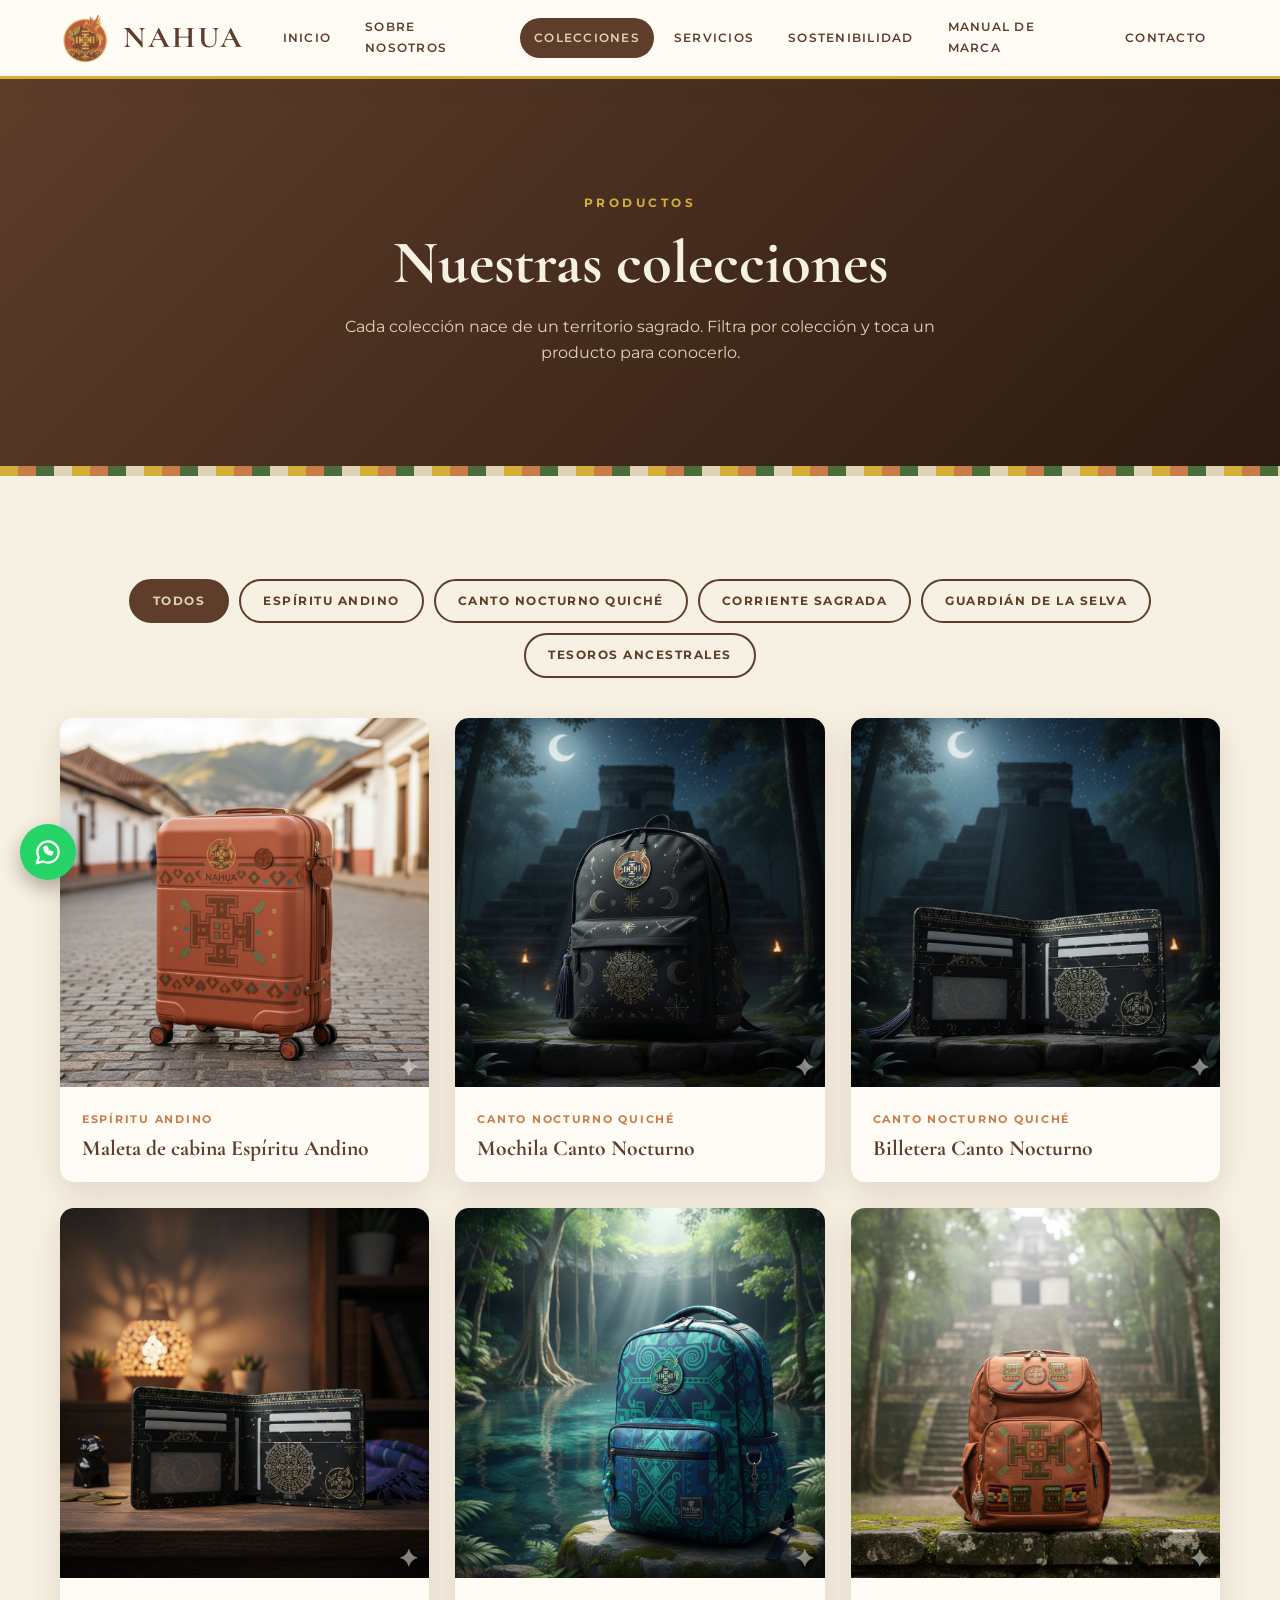
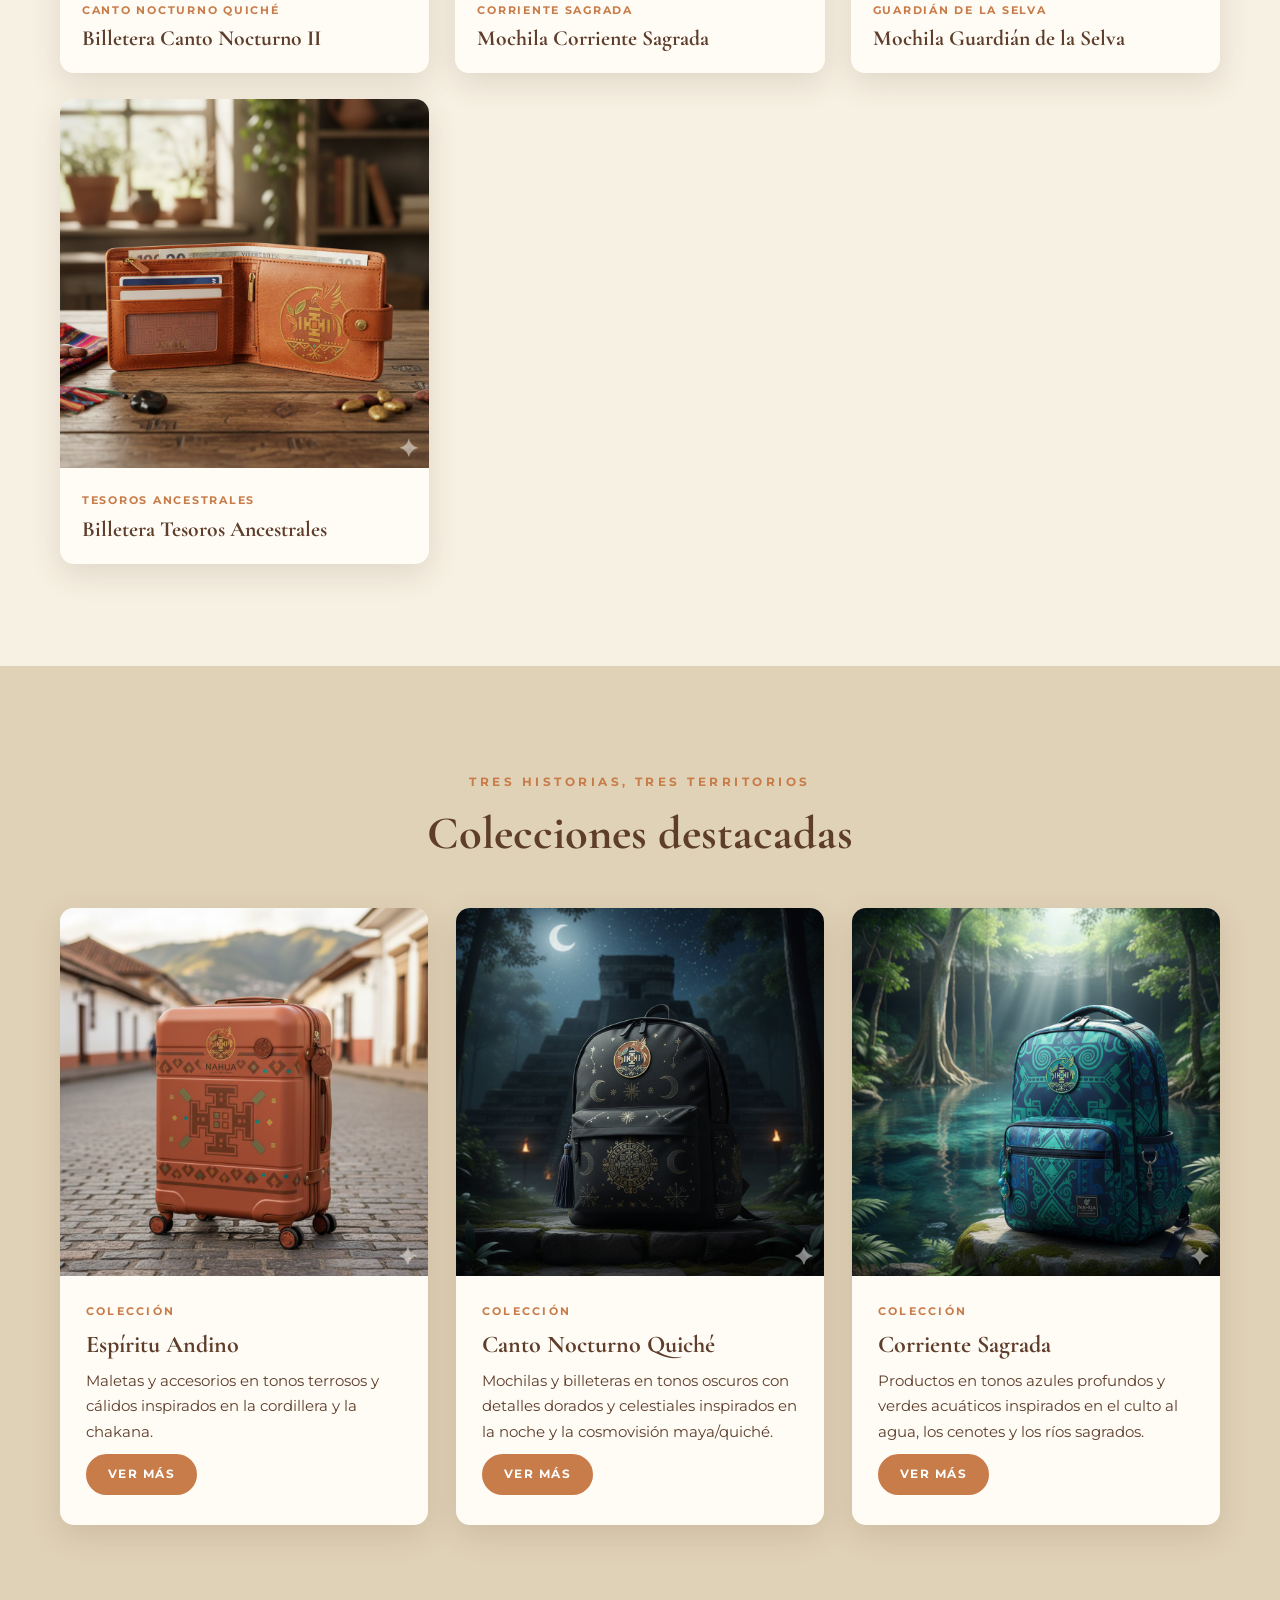
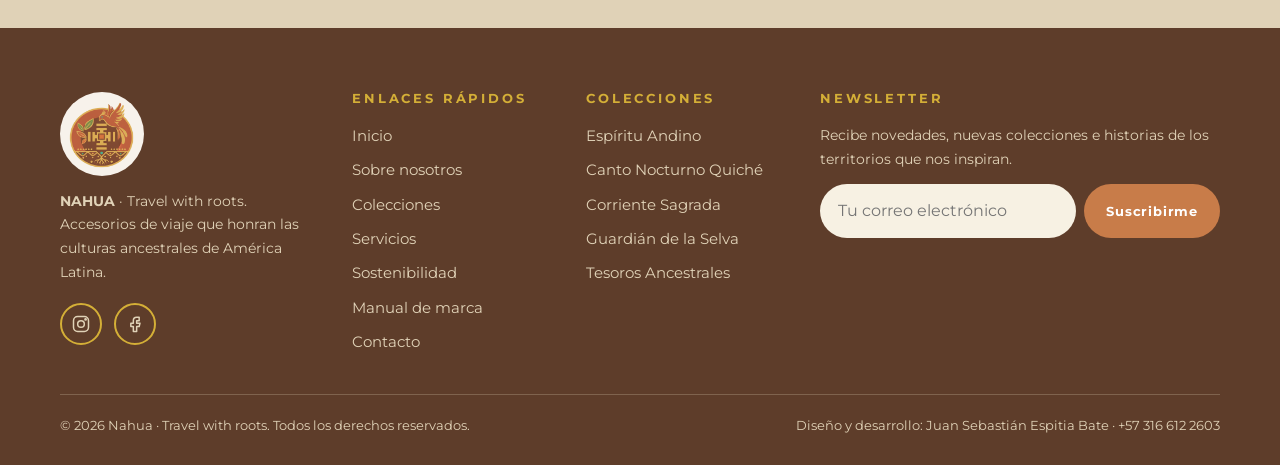
==== commit 01b90b91: "Agregar video publicitario" ====
--- a/colecciones.html
+++ b/colecciones.html
@@ -28,9 +28,10 @@
     <nav class="main-nav" aria-label="Navegación principal">
       <ul>
         <li><a href="index.html">Inicio</a></li>
+        <li><a href="historia.html">Sobre nosotros</a></li>
         <li><a href="colecciones.html" aria-current="page">Colecciones</a></li>
+        <li><a href="servicios.html">Servicios</a></li>
         <li><a href="sostenibilidad.html">Sostenibilidad</a></li>
-        <li><a href="historia.html">Nuestra historia</a></li>
         <li><a href="marca.html">Manual de marca</a></li>
         <li><a href="contacto.html">Contacto</a></li>
       </ul>
@@ -251,9 +252,10 @@
       <h4>Enlaces rápidos</h4>
       <ul>
         <li><a href="index.html">Inicio</a></li>
+        <li><a href="historia.html">Sobre nosotros</a></li>
         <li><a href="colecciones.html">Colecciones</a></li>
+        <li><a href="servicios.html">Servicios</a></li>
         <li><a href="sostenibilidad.html">Sostenibilidad</a></li>
-        <li><a href="historia.html">Nuestra historia</a></li>
         <li><a href="marca.html">Manual de marca</a></li>
         <li><a href="contacto.html">Contacto</a></li>
       </ul>
